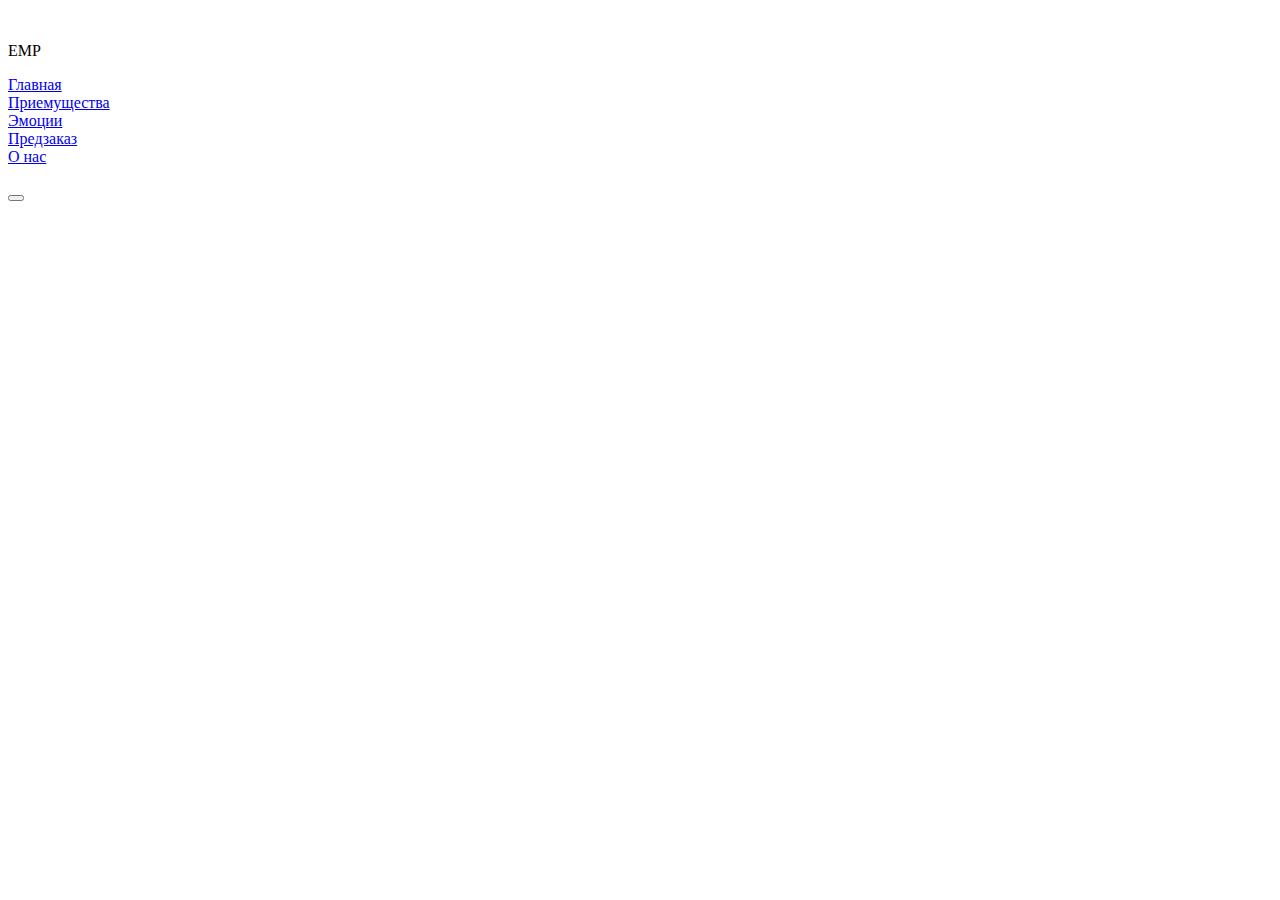
==== diplom.html @ 0e05fa31 "Я начал работу , сделал наброски Html верхний части экрана" ====
<!DOCTYPE html>
<html>
    <head>
		<meta charset="utf-8">
		<title>Tdsd</title>
		<link rel="stylesheet" href="diplom.css">
		<link rel="preconnect" href="https://fonts.googleapis.com">
		<link rel="preconnect" href="https://fonts.gstatic.com" crossorigin>
		<link href="https://fonts.googleapis.com/css2?family=Ubuntu:ital,wght@0,300;0,400;0,500;0,700;1,300;1,400;1,500;1,700&display=swap" rel="stylesheet">
		<link rel="preconnect" href="https://fonts.googleapis.com">
<link rel="preconnect" href="https://fonts.gstatic.com" crossorigin>
<link href="https://fonts.googleapis.com/css2?family=Roboto&display=swap" rel="stylesheet">
		
	</head>
	<body>
  <div class="header">
    <div class="header__logo">
        <img class="header__img" src="" alt="">
        <p class="header__logoname">EMP</p>
    </div>
    <div class="header__list">
          <li><a class="header__link" href="#">Главная</a></li>
        <li class="header__item"> 
            <a class="header__link" href="#">Приемущества</a>
            </li>
        <li class="header__item"> 
            <a class="header__link" href="#">Эмоции</a>
        </li>
        <li class="header__item"> 
            <a class="header__link" href="#">Предзаказ</a>
        </li>
        <li class="header__item"> 
            <a class="header__link" href="#">О нас</a>
        </li>
        <img class="header__menu" src="" alt="">
        </div>
  </div>
  <div class="emotionsflower">
    <div class="emotionsflower__block1">
        <div class="emotionsflower__text1"></div>
        <div class="emotionsflower__text2"></div>
        <button class="emotionsflower__button"></button>
    </div>
    <div class="emotionsflower__block2">
        <img class="emotionsflower__gorshok" src=""></img>
        <img class="emotionsflower__smile" src=""></img>
        <div class="emotionsflower__emotions">
            <img class="emotionsflower__happy" src=""></img>
            <img src="" alt="" class="emotionsflower__ugly">
            <img src="" alt="" class="emotionsflwower__normal">
            <img src="" alt="" class="emotionsflower__sad">
        </div>

    </div>
  </div>









    </body>
---- diplom.css ----
*,
*::after,
*::before{
	box-sizing: border-box;
	
}
ul {
	
	margin: 0;
	list-style: none;
}
li {
	padding-left: 0;
}
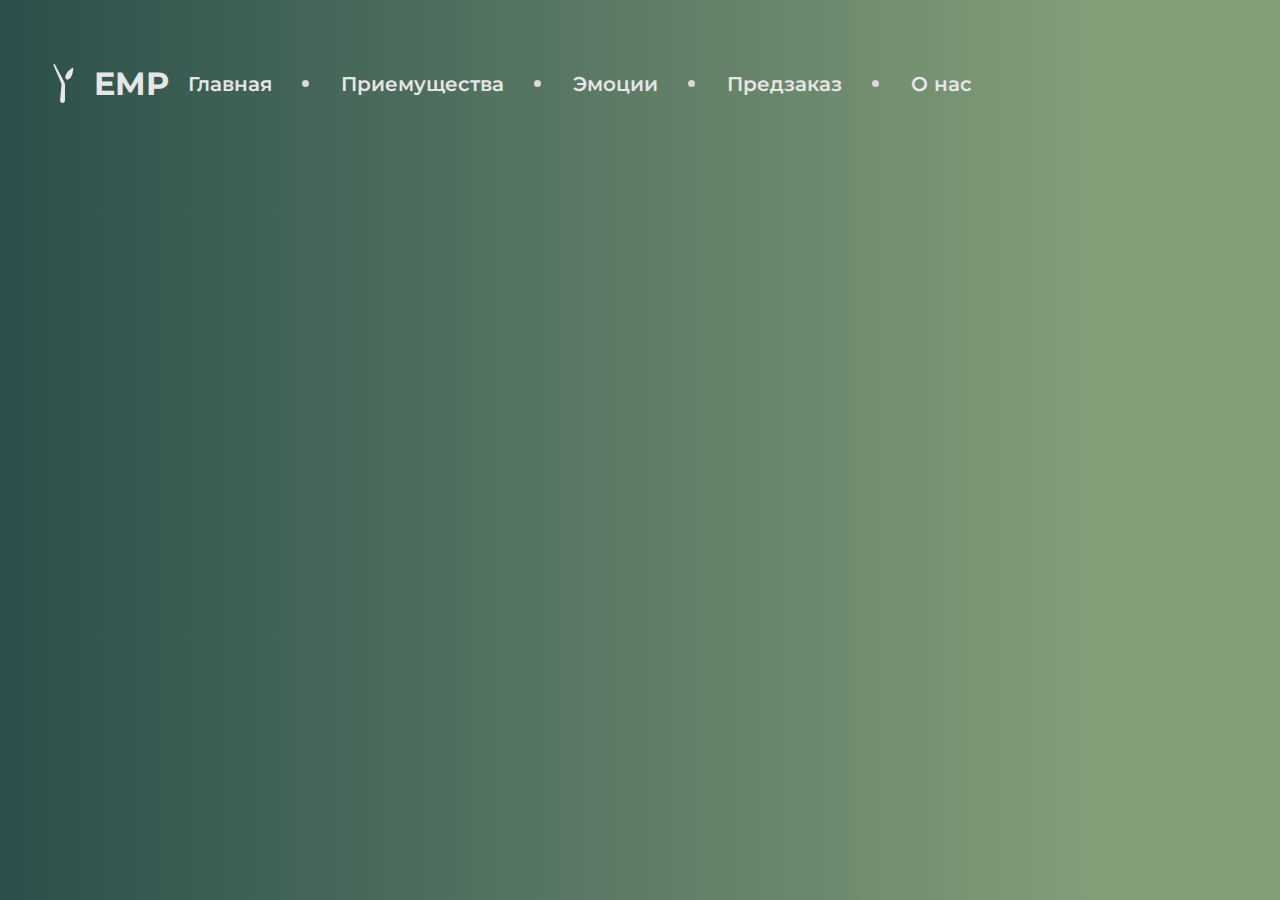
==== commit b5d88a29: "Сегодня был создан хедер без адаптива" ====
--- a/diplom.html
+++ b/diplom.html
@@ -10,36 +10,38 @@
 		<link rel="preconnect" href="https://fonts.googleapis.com">
 <link rel="preconnect" href="https://fonts.gstatic.com" crossorigin>
 <link href="https://fonts.googleapis.com/css2?family=Roboto&display=swap" rel="stylesheet">
+<link rel="preconnect" href="https://fonts.googleapis.com">
+<link rel="preconnect" href="https://fonts.gstatic.com" crossorigin>
+<link href="https://fonts.googleapis.com/css2?family=Montserrat:ital,wght@0,100..900;1,100..900&family=Roboto&display=swap" rel="stylesheet">
 		
 	</head>
 	<body>
   <div class="header">
     <div class="header__logo">
-        <img class="header__img" src="" alt="">
+        <img class="header__img" src="Rectangle 34656100.svg" alt="">
+        <img class="header__img2" src="Rectangle 34656101.svg" alt="">
         <p class="header__logoname">EMP</p>
     </div>
-    <div class="header__list">
-          <li><a class="header__link" href="#">Главная</a></li>
-        <li class="header__item"> 
-            <a class="header__link" href="#">Приемущества</a>
-            </li>
-        <li class="header__item"> 
-            <a class="header__link" href="#">Эмоции</a>
-        </li>
-        <li class="header__item"> 
-            <a class="header__link" href="#">Предзаказ</a>
-        </li>
-        <li class="header__item"> 
-            <a class="header__link" href="#">О нас</a>
-        </li>
-        <img class="header__menu" src="" alt="">
+    <div class="header__list">  
+        <ul>
+          <li class="header__item"><a class="header__link" href="#">Главная</a></li>
+            <img src="Rectangle 34656106.svg" alt="" class="header__krug">
+        <li class="header__item"><a class="header__link" href="#">Приемущества</a></li>
+        <img src="Rectangle 34656106.svg" alt="" class="header__krug">
+        <li class="header__item"><a class="header__link" href="#">Эмоции</a></li>
+        <img src="Rectangle 34656106.svg" alt="" class="header__krug">
+        <li class="header__item"><a class="header__link" href="#">Предзаказ</a></li>
+        <img src="Rectangle 34656106.svg" alt="" class="header__krug">
+        <li class="header__item"><a class="header__link" href="#">О нас</a></li>
+        
+    </ul>
         </div>
   </div>
   <div class="emotionsflower">
     <div class="emotionsflower__block1">
         <div class="emotionsflower__text1"></div>
         <div class="emotionsflower__text2"></div>
-        <button class="emotionsflower__button"></button>
+        <buts class="emotionsflower__button"></button>
     </div>
     <div class="emotionsflower__block2">
         <img class="emotionsflower__gorshok" src=""></img>
--- a/diplom.css
+++ b/diplom.css
@@ -5,10 +5,93 @@
 	
 }
 ul {
-	
+	display: flex;	
+flex-direction: row;
+align-items: center;
+	list-style-type: none;
+	padding-left: 0;
 	margin: 0;
 	list-style: none;
 }
 li {
+	list-style-type: none;
 	padding-left: 0;
 }
+span {
+	text-decoration: none;
+	color: #E6E6E6;
+	font-family: 'Roboto';
+}
+a {
+	text-decoration: none;
+	color: #E6E6E6;
+}
+body {
+background: linear-gradient(90deg, #2B4F4B 0%, #849D79 86.04%);
+
+}
+.header {
+	margin: 64px auto;
+max-width: 1440px;
+
+display: flex;
+justify-content: space-between;
+ align-items: center;
+
+}
+.header__logo {
+	
+	width: 27px;
+	height: 39px;
+	margin-left: 45px;
+	display: flex;	
+flex-direction: row;
+align-items: center;
+}
+.header_img{
+	align-items: center;
+
+position: absolute;
+width: 12px;
+height: 39px;
+left: 45px;
+top: 43px;
+}
+.header__img2{
+	align-items: center;
+display: flex;
+width: 12.07px;
+height: 12.07px;
+margin-bottom: 20px;
+
+}
+.header__list {
+	margin-right: 300px;
+	align-items: center;
+	display: flex;	
+flex-direction: row;
+align-items: center;
+}
+.header__logoname {
+font-style: normal;
+font-weight: 700;
+line-height: 39px;
+font-family: "Montserrat";
+font-size: 32px;
+color: #E6E6E6;
+margin-left: 20px;
+}
+.header__link {
+	align-items: center;
+font-weight: 600;
+font-size: 20px;
+line-height: 24px;
+display: flex;
+font-family: "Montserrat";
+color: #E6E6E6;
+font-size: 20px;
+margin-left: 32px;
+}
+.header__krug {
+	margin-left: 30px;
+}
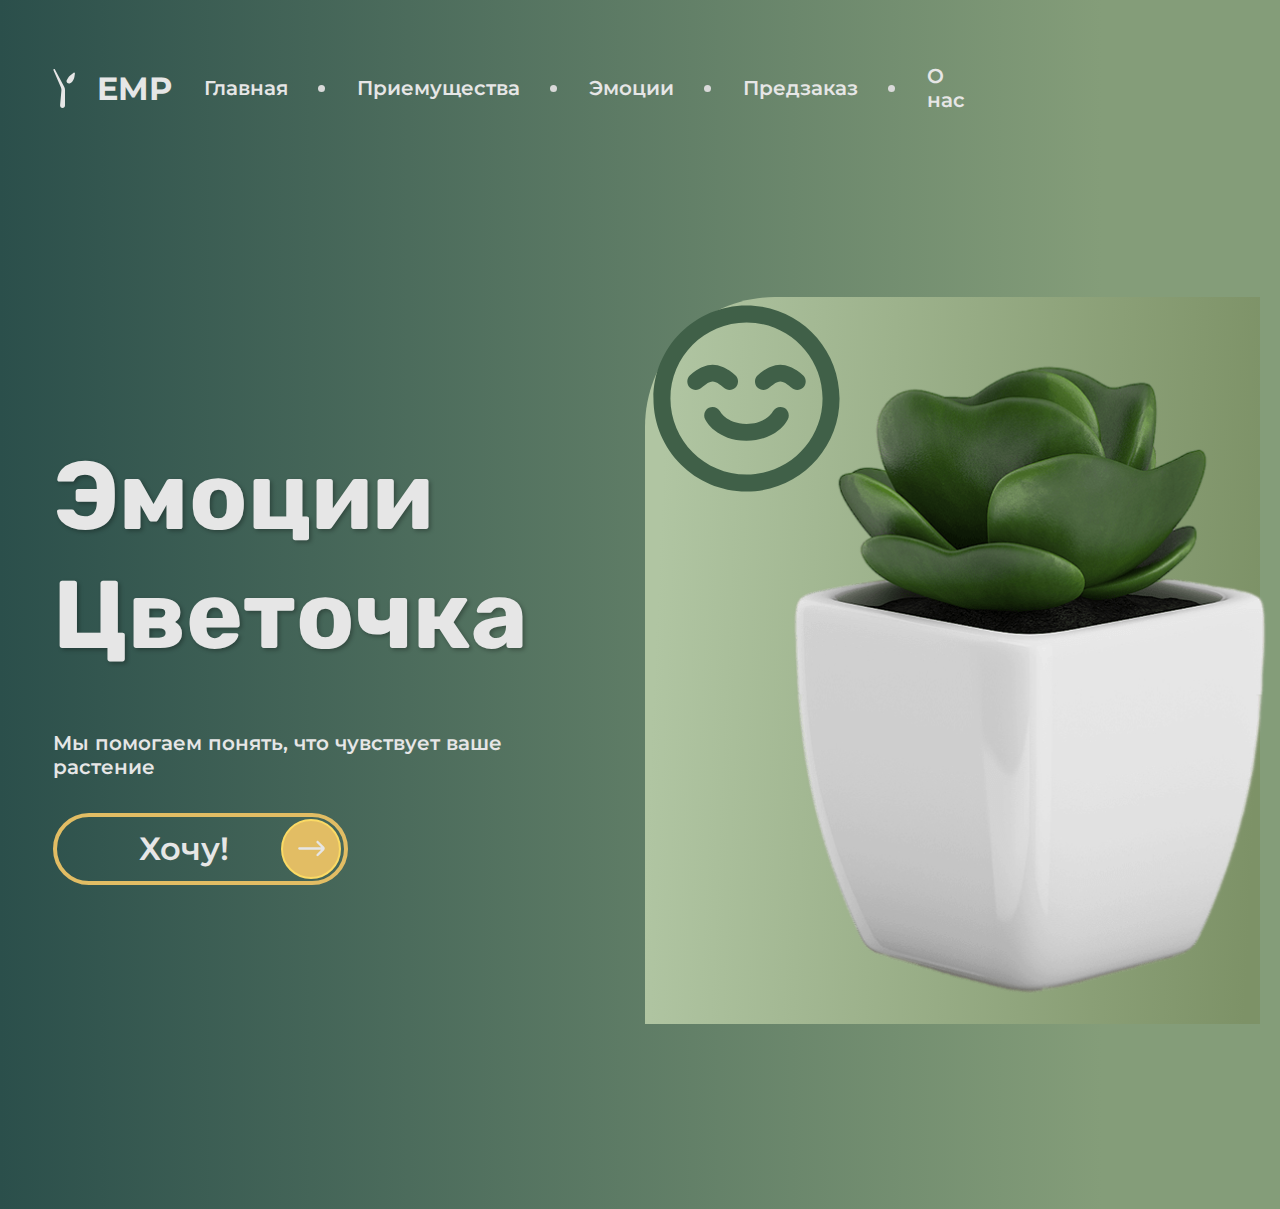
==== commit 122f2e02: "Сделана кнопка" ====
--- a/diplom.html
+++ b/diplom.html
@@ -1,31 +1,43 @@
 <!DOCTYPE html>
 <html>
-    <head>
-		<meta charset="utf-8">
-		<title>Tdsd</title>
-		<link rel="stylesheet" href="diplom.css">
-		<link rel="preconnect" href="https://fonts.googleapis.com">
-		<link rel="preconnect" href="https://fonts.gstatic.com" crossorigin>
-		<link href="https://fonts.googleapis.com/css2?family=Ubuntu:ital,wght@0,300;0,400;0,500;0,700;1,300;1,400;1,500;1,700&display=swap" rel="stylesheet">
-		<link rel="preconnect" href="https://fonts.googleapis.com">
-<link rel="preconnect" href="https://fonts.gstatic.com" crossorigin>
-<link href="https://fonts.googleapis.com/css2?family=Roboto&display=swap" rel="stylesheet">
-<link rel="preconnect" href="https://fonts.googleapis.com">
-<link rel="preconnect" href="https://fonts.gstatic.com" crossorigin>
-<link href="https://fonts.googleapis.com/css2?family=Montserrat:ital,wght@0,100..900;1,100..900&family=Roboto&display=swap" rel="stylesheet">
-		
-	</head>
-	<body>
-  <div class="header">
+
+<head>
+  <meta charset="utf-8">
+  <title>Tdsd</title>
+  <link rel="stylesheet" href="diplom.css">
+  <link rel="preconnect" href="https://fonts.googleapis.com">
+  <link rel="preconnect" href="https://fonts.gstatic.com" crossorigin>
+  <link
+    href="https://fonts.googleapis.com/css2?family=Ubuntu:ital,wght@0,300;0,400;0,500;0,700;1,300;1,400;1,500;1,700&display=swap"
+    rel="stylesheet">
+  <link rel="preconnect" href="https://fonts.googleapis.com">
+  <link rel="preconnect" href="https://fonts.googleapis.com">
+  <link rel="preconnect" href="https://fonts.gstatic.com" crossorigin>
+  <link href="https://fonts.googleapis.com/css2?family=Rubik:ital,wght@0,300..900;1,300..900&display=swap"
+    rel="stylesheet">
+  <link rel="preconnect" href="https://fonts.gstatic.com" crossorigin>
+  <link href="https://fonts.googleapis.com/css2?family=Roboto&display=swap" rel="stylesheet">
+  <link rel="preconnect" href="https://fonts.googleapis.com">
+  <link rel="preconnect" href="https://fonts.gstatic.com" crossorigin>
+  <link
+    href="https://fonts.googleapis.com/css2?family=Montserrat:ital,wght@0,100..900;1,100..900&family=Roboto&display=swap"
+    rel="stylesheet">
+
+</head>
+
+<body>
+  <header class="header">
     <div class="header__logo">
-        <img class="header__img" src="Rectangle 34656100.svg" alt="">
-        <img class="header__img2" src="Rectangle 34656101.svg" alt="">
-        <p class="header__logoname">EMP</p>
+      <img class="header__img" src="Rectangle 34656100.svg" alt="">
+      <img class="header__img2" src="Rectangle 34656101.svg" alt="">
+      <p class="header__logoname">EMP</p>
     </div>
-    <div class="header__list">  
-        <ul>
-          <li class="header__item"><a class="header__link" href="#">Главная</a></li>
-            <img src="Rectangle 34656106.svg" alt="" class="header__krug">
+    <div class="header__list">
+      <ul>
+        <li class="header__item">
+          <a class="header__link" href="#">Главная</a>
+        </li>
+        <img src="Rectangle 34656106.svg" alt="" class="header__krug">
         <li class="header__item"><a class="header__link" href="#">Приемущества</a></li>
         <img src="Rectangle 34656106.svg" alt="" class="header__krug">
         <li class="header__item"><a class="header__link" href="#">Эмоции</a></li>
@@ -33,28 +45,36 @@
         <li class="header__item"><a class="header__link" href="#">Предзаказ</a></li>
         <img src="Rectangle 34656106.svg" alt="" class="header__krug">
         <li class="header__item"><a class="header__link" href="#">О нас</a></li>
-        
-    </ul>
-        </div>
-  </div>
+      </ul>
+    </div>
+  </header>
   <div class="emotionsflower">
     <div class="emotionsflower__block1">
-        <div class="emotionsflower__text1"></div>
-        <div class="emotionsflower__text2"></div>
-        <buts class="emotionsflower__button"></button>
+      <div class="emotionsflower__text1">Эмоции Цветочка</div>
+      <div class="emotionsflower__text2">Мы помогаем понять, что чувствует ваше растение</div>
+      <div class="emotionsflower__button">
+        <p class="emotionsflower__button-text">Хочу!</p>
+        <div class="emotionsflower__button-ball">
+          <svg xmlns="http://www.w3.org/2000/svg" width="60" height="60" viewBox="0 0 60 60" fill="none">
+            <rect x="1" y="1" width="58" height="58" rx="29" fill="#E2BD64" stroke="#FBDA64" stroke-width="2"/>
+            <path d="M35.7143 35.1405C35.2424 35.6124 35.2424 36.3775 35.7143 36.8494C36.1862 37.3212 36.9512 37.3212 37.4231 36.8494L43.0607 31.2118C44.0045 30.268 44.0045 28.7378 43.0607 27.7941L37.4197 22.1531C36.9478 21.6812 36.1827 21.6812 35.7109 22.1531C35.239 22.625 35.239 23.39 35.7109 23.8619L40.1407 28.2917L18.4167 28.2917C17.7493 28.2917 17.2083 28.8327 17.2083 29.5C17.2083 30.1674 17.7493 30.7084 18.4167 30.7084L40.1464 30.7084L35.7143 35.1405Z" fill="#E6E6E6"/>
+          </svg>
+        </div>
+      </div>
     </div>
     <div class="emotionsflower__block2">
-        <img class="emotionsflower__gorshok" src=""></img>
-        <img class="emotionsflower__smile" src=""></img>
-        <div class="emotionsflower__emotions">
-            <img class="emotionsflower__happy" src=""></img>
-            <img src="" alt="" class="emotionsflower__ugly">
-            <img src="" alt="" class="emotionsflwower__normal">
-            <img src="" alt="" class="emotionsflower__sad">
-        </div>
+      <img class="emotionsflowe__background" src="Rectangle 34656090.svg">
+      <img class="emotionsflower__gorshok" src="24acopy_jpgbd21c290-b958-43da-8afb-00be844a2d1fDefaultHQ-transformed 1.svg">
+      <img class="emotionsflower__smile" src="emoji-pleased.svg">
+      <div class="emotionsflower__emotions">
+        <img class="emotionsflower__happy" src="">
+        <img src="" alt="" class="emotionsflower__angry">
+        <img src="" alt="" class="emotionsflwower__normal">
+        <img src="" alt="" class="emotionsflower__sad">
+      </div>
 
-    </div>
-  </div>
+    </img>
+  </img>
 
 
 
@@ -64,4 +84,4 @@
 
 
 
-    </body>+</body>--- a/diplom.css
+++ b/diplom.css
@@ -1,97 +1,196 @@
 *,
 *::after,
-*::before{
+*::before {
 	box-sizing: border-box;
-	
 }
+
 ul {
-	display: flex;	
-flex-direction: row;
-align-items: center;
+	display: flex;
+	flex-direction: row;
+	align-items: center;
 	list-style-type: none;
 	padding-left: 0;
 	margin: 0;
 	list-style: none;
 }
+
 li {
 	list-style-type: none;
 	padding-left: 0;
 }
+
 span {
 	text-decoration: none;
 	color: #E6E6E6;
 	font-family: 'Roboto';
 }
+
 a {
 	text-decoration: none;
 	color: #E6E6E6;
 }
+
 body {
-background: linear-gradient(90deg, #2B4F4B 0%, #849D79 86.04%);
+	background: linear-gradient(90deg, #2B4F4B 0%, #849D79 86.04%);
 
 }
+
 .header {
 	margin: 64px auto;
-max-width: 1440px;
-
-display: flex;
-justify-content: space-between;
- align-items: center;
+	max-width: 1440px;
+	display: flex;
+	justify-content: space-between;
+	align-items: center;
 
 }
+
 .header__logo {
-	
-	width: 27px;
 	height: 39px;
 	margin-left: 45px;
-	display: flex;	
-flex-direction: row;
-align-items: center;
+	display: flex;
+	flex-direction: row;
+	align-items: center;
 }
-.header_img{
+
+.header_img {
 	align-items: center;
 
-position: absolute;
-width: 12px;
-height: 39px;
-left: 45px;
-top: 43px;
+	position: absolute;
+	width: 12px;
+	height: 39px;
+	left: 45px;
+	top: 43px;
 }
-.header__img2{
+
+.header__img2 {
 	align-items: center;
-display: flex;
-width: 12.07px;
-height: 12.07px;
-margin-bottom: 20px;
+	display: flex;
+	width: 12.07px;
+	height: 12.07px;
+	margin-bottom: 20px;
 
 }
+
 .header__list {
 	margin-right: 300px;
 	align-items: center;
-	display: flex;	
-flex-direction: row;
-align-items: center;
+	display: flex;
+	flex-direction: row;
+	align-items: center;
 }
+
 .header__logoname {
-font-style: normal;
-font-weight: 700;
-line-height: 39px;
-font-family: "Montserrat";
-font-size: 32px;
-color: #E6E6E6;
-margin-left: 20px;
+	font-style: normal;
+	font-weight: 700;
+	line-height: 39px;
+	font-family: "Montserrat";
+	font-size: 32px;
+	color: #E6E6E6;
+	margin-left: 20px;
 }
+
 .header__link {
 	align-items: center;
-font-weight: 600;
-font-size: 20px;
-line-height: 24px;
-display: flex;
-font-family: "Montserrat";
-color: #E6E6E6;
-font-size: 20px;
-margin-left: 32px;
+	font-weight: 600;
+	font-size: 20px;
+	line-height: 24px;
+	display: flex;
+	font-family: "Montserrat";
+	color: #E6E6E6;
+	font-size: 20px;
+	margin-left: 32px;
 }
+
 .header__krug {
 	margin-left: 30px;
 }
+
+.emotionsflower {
+	margin: 185px auto;
+	display: flex;
+	justify-content: space-between;
+	align-items: center;
+	max-width: 1440px;
+
+
+}
+
+.emotionsflower__block1 {
+	margin-left: 45px;
+
+}
+
+.emotionsflower__text1 {
+	width: 505px;
+	height: 238px;
+	font-family: 'Rubik One';
+	font-style: normal;
+	font-weight: 400;
+	font-size: 96px;
+	line-height: 119px;
+	color: #E6E6E6;
+	font-family: "Rubik";
+	font-style: normal;
+	font-weight: bolder;
+	font-size: 96px;
+	line-height: 119px;
+	color: #E6E6E6;
+	text-shadow: 2px 2px 4px rgba(0 0 0 / 29%);
+}
+
+.emotionsflower__text2 {
+	width: 552px;
+	height: 24px;
+	margin-top: 56px;
+	font-family: 'Montserrat';
+	font-style: normal;
+	font-weight: 600;
+	font-size: 20px;
+	line-height: 24px;
+	color: #E6E6E6;
+}
+
+.emotionsflower__button {
+	margin-top: 58px;
+	display: flex;
+	width: 295px;
+	height: 72px;
+	align-items: center;
+	justify-content: center;
+	box-sizing: border-box;
+	width: 295px;
+	height: 72px;
+	border: 4px solid #E2BD64;
+	border-radius: 38px;
+	font-family: 'Montserrat';
+	font-style: normal;
+	font-weight: 600;
+	font-size: 32px;
+	line-height: 39px;
+	color: #E6E6E6;
+	position: relative;
+}
+
+.emotionsflower__button-text {
+	margin-right: 34px;
+}
+
+.emotionsflower__button-ball { 
+	display: flex;
+	align-items: center;
+	position: absolute;
+    right: 3px;
+}
+.emotionsflower__block2 {
+	display: flex;
+	position: relative;
+}
+.emotionsflower__background {
+	position: absolute;
+}
+.emotionsflower__gorshok{
+	position: absolute;
+}
+.emotionsflower__smile {
+	position: absolute;
+}
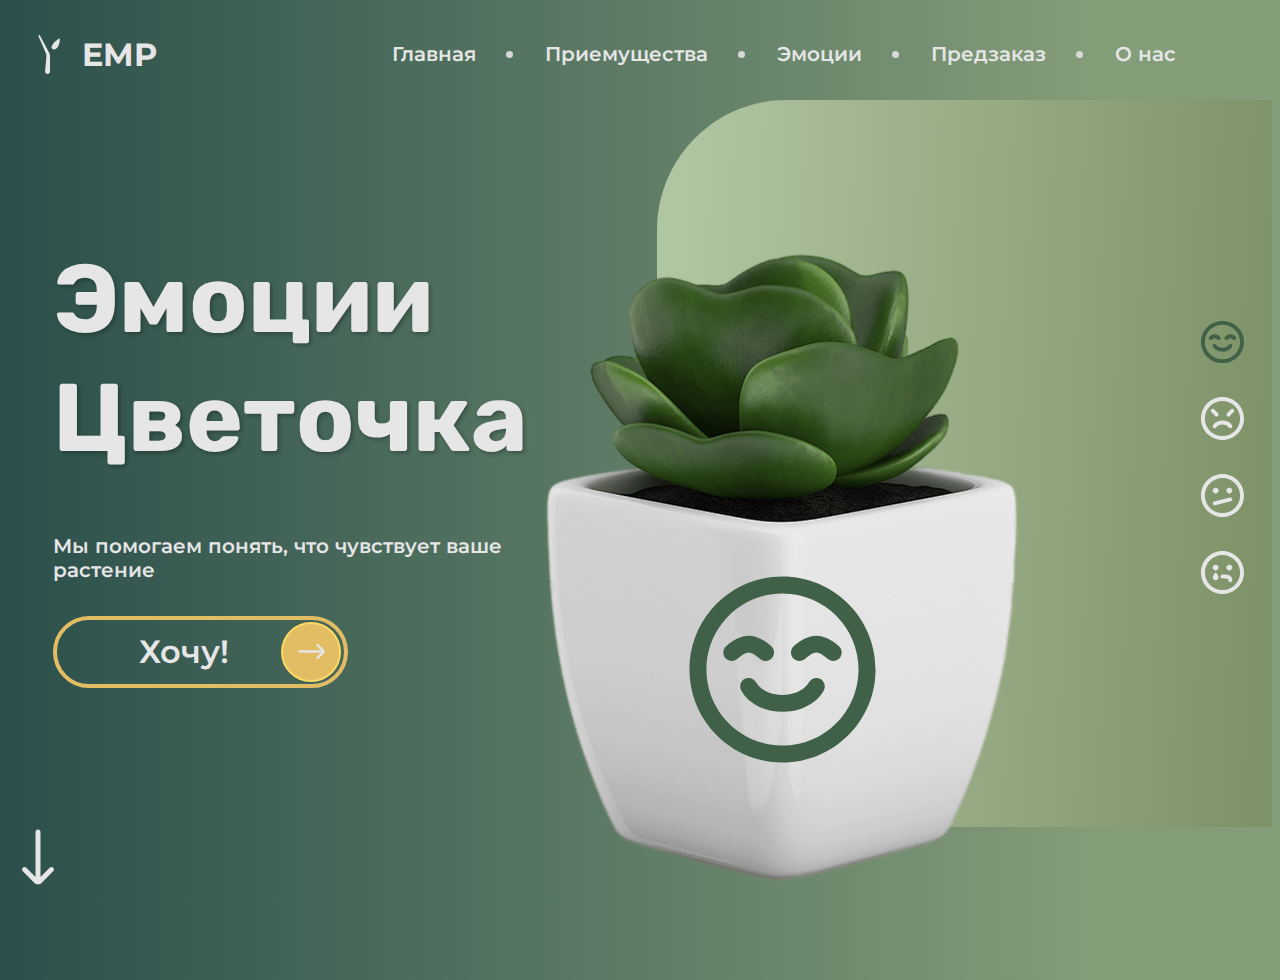
==== commit 1b2a18d4: "Сделан правильное позиции" ====
--- a/diplom.html
+++ b/diplom.html
@@ -56,25 +56,45 @@
         <p class="emotionsflower__button-text">Хочу!</p>
         <div class="emotionsflower__button-ball">
           <svg xmlns="http://www.w3.org/2000/svg" width="60" height="60" viewBox="0 0 60 60" fill="none">
-            <rect x="1" y="1" width="58" height="58" rx="29" fill="#E2BD64" stroke="#FBDA64" stroke-width="2"/>
-            <path d="M35.7143 35.1405C35.2424 35.6124 35.2424 36.3775 35.7143 36.8494C36.1862 37.3212 36.9512 37.3212 37.4231 36.8494L43.0607 31.2118C44.0045 30.268 44.0045 28.7378 43.0607 27.7941L37.4197 22.1531C36.9478 21.6812 36.1827 21.6812 35.7109 22.1531C35.239 22.625 35.239 23.39 35.7109 23.8619L40.1407 28.2917L18.4167 28.2917C17.7493 28.2917 17.2083 28.8327 17.2083 29.5C17.2083 30.1674 17.7493 30.7084 18.4167 30.7084L40.1464 30.7084L35.7143 35.1405Z" fill="#E6E6E6"/>
+            <rect x="1" y="1" width="58" height="58" rx="29" fill="#E2BD64" stroke="#FBDA64" stroke-width="2" />
+            <path
+              d="M35.7143 35.1405C35.2424 35.6124 35.2424 36.3775 35.7143 36.8494C36.1862 37.3212 36.9512 37.3212 37.4231 36.8494L43.0607 31.2118C44.0045 30.268 44.0045 28.7378 43.0607 27.7941L37.4197 22.1531C36.9478 21.6812 36.1827 21.6812 35.7109 22.1531C35.239 22.625 35.239 23.39 35.7109 23.8619L40.1407 28.2917L18.4167 28.2917C17.7493 28.2917 17.2083 28.8327 17.2083 29.5C17.2083 30.1674 17.7493 30.7084 18.4167 30.7084L40.1464 30.7084L35.7143 35.1405Z"
+              fill="#E6E6E6" />
           </svg>
         </div>
       </div>
     </div>
     <div class="emotionsflower__block2">
       <img class="emotionsflowe__background" src="Rectangle 34656090.svg">
-      <img class="emotionsflower__gorshok" src="24acopy_jpgbd21c290-b958-43da-8afb-00be844a2d1fDefaultHQ-transformed 1.svg">
+      <img class="emotionsflower__gorshok"
+        src="24acopy_jpgbd21c290-b958-43da-8afb-00be844a2d1fDefaultHQ-transformed 1.svg">
       <img class="emotionsflower__smile" src="emoji-pleased.svg">
       <div class="emotionsflower__emotions">
-        <img class="emotionsflower__happy" src="">
-        <img src="" alt="" class="emotionsflower__angry">
-        <img src="" alt="" class="emotionsflwower__normal">
-        <img src="" alt="" class="emotionsflower__sad">
+        <img class="emotionsflower__happy" src="emoji-pleased (1).svg">
+        <img src="emoji-angry.svg" alt="" class="emotionsflower__angry">
+        <img src="emoji-annoyed.svg" alt="" class="emotionsflwower__normal">
+        <img src="emoji-cry.svg" alt="" class="emotionsflower__sad">
       </div>
+    </div>
+  </div>
+  <div class="right-information">
+    <div class="right-information__arrow">
+      <img class="arrow-down" src="arrow-down.svg">
+    </div>
+    <div class="right-information__section">
+      <div class="right-information__section-left">
 
-    </img>
-  </img>
+      </div>
+      <div class="right-information__section-right">
+        <div class="right-information__section-right-top">
+          <div class="right-information__half-left"></div>
+          <div class="right-information__half-right"></div>
+        </div>
+        <div class="right-information__section-right-bottom"></div>
+      </div>
+    </div>
+  </div>
+
 
 
 
--- a/diplom.css
+++ b/diplom.css
@@ -36,18 +36,17 @@
 }
 
 .header {
-	margin: 64px auto;
+	height: 92px;
 	max-width: 1440px;
-	display: flex;
-	justify-content: space-between;
-	align-items: center;
-
+	gap: 203px;
+	display: flex;
+	align-items: center;
 }
 
 .header__logo {
 	height: 39px;
-	margin-left: 45px;
-	display: flex;
+	display: flex;
+	margin-left: 30px;
 	flex-direction: row;
 	align-items: center;
 }
@@ -72,11 +71,9 @@
 }
 
 .header__list {
-	margin-right: 300px;
 	align-items: center;
 	display: flex;
 	flex-direction: row;
-	align-items: center;
 }
 
 .header__logoname {
@@ -106,13 +103,10 @@
 }
 
 .emotionsflower {
-	margin: 185px auto;
 	display: flex;
 	justify-content: space-between;
 	align-items: center;
 	max-width: 1440px;
-
-
 }
 
 .emotionsflower__block1 {
@@ -175,22 +169,123 @@
 	margin-right: 34px;
 }
 
-.emotionsflower__button-ball { 
-	display: flex;
-	align-items: center;
-	position: absolute;
-    right: 3px;
-}
+.emotionsflower__button-ball {
+	display: flex;
+	align-items: center;
+	position: absolute;
+	right: 3px;
+}
+
 .emotionsflower__block2 {
 	display: flex;
 	position: relative;
 }
+
 .emotionsflower__background {
 	position: absolute;
-}
-.emotionsflower__gorshok{
-	position: absolute;
-}
+
+
+}
+
+.emotionsflower__gorshok {
+	position: absolute;
+	width: 795px;
+	height: 795px;
+	right: 80px;
+	top: 85px;
+
+}
+
 .emotionsflower__smile {
 	position: absolute;
-}
+	left: 3.86%;
+	right: 16.04%;
+	top: 64.44%;
+
+}
+
+.emotionsflower__emotions {
+	margin-left: 61px;
+	position: absolute;
+	display: flex;
+	flex-direction: column;
+	right: 4.24%;
+	top: 30.19%;
+	bottom: 91.88%;
+}
+
+.emotionsflower__happy {
+	margin-bottom: 30px;
+}
+
+.emotionsflower__angry {
+	margin-bottom: 30px;
+
+}
+
+.emotionsflwower__normal {
+	margin-bottom: 30px;
+}
+
+.infoemotions__background1 {
+	width: 341px;
+	height: 332px;
+	background: #E2BD64;
+	box-shadow: 0px 4px 8.1px rgba(0, 0, 0, 0.11);
+	border-radius: 77px 0px 0px 77px;
+}
+
+.infoemotions__block2 {
+	width: 1281px;
+	height: 166px;
+	background: #294030;
+	border-radius: 77px 0px 0px 77px;
+
+}
+
+.infoemotions__block3 {
+	width: 257px;
+	height: 166px;
+	background: linear-gradient(90deg, #839F6F 0%, #9BB989 100%);
+}
+
+.infoemotions__block4 {
+	width: 940px;
+	height: 166px;
+	background: #406048;
+	box-shadow: 0px 4px 8.1px rgba(0, 0, 0, 0.11);
+
+}
+
+.infoemotionts__2text1 {
+	font-family: 'Montserrat';
+	font-style: normal;
+	font-weight: 600;
+	font-size: 16px;
+	line-height: 20px;
+	color: #E6E6E6;
+}
+
+.infoemotionts__2text2 {
+	font-family: 'Montserrat';
+	font-style: normal;
+	font-weight: 600;
+	font-size: 16px;
+	line-height: 20px;
+	color: #E6E6E6;
+}
+
+.infoemotions__4text1 {
+	font-family: 'Montserrat';
+	font-style: normal;
+	font-weight: 700;
+	font-size: 32px;
+	line-height: 39px;
+
+	color: #E6E6E6;
+}
+
+.infoemotions__youtube {
+	width: 39px;
+	height: 39px;
+}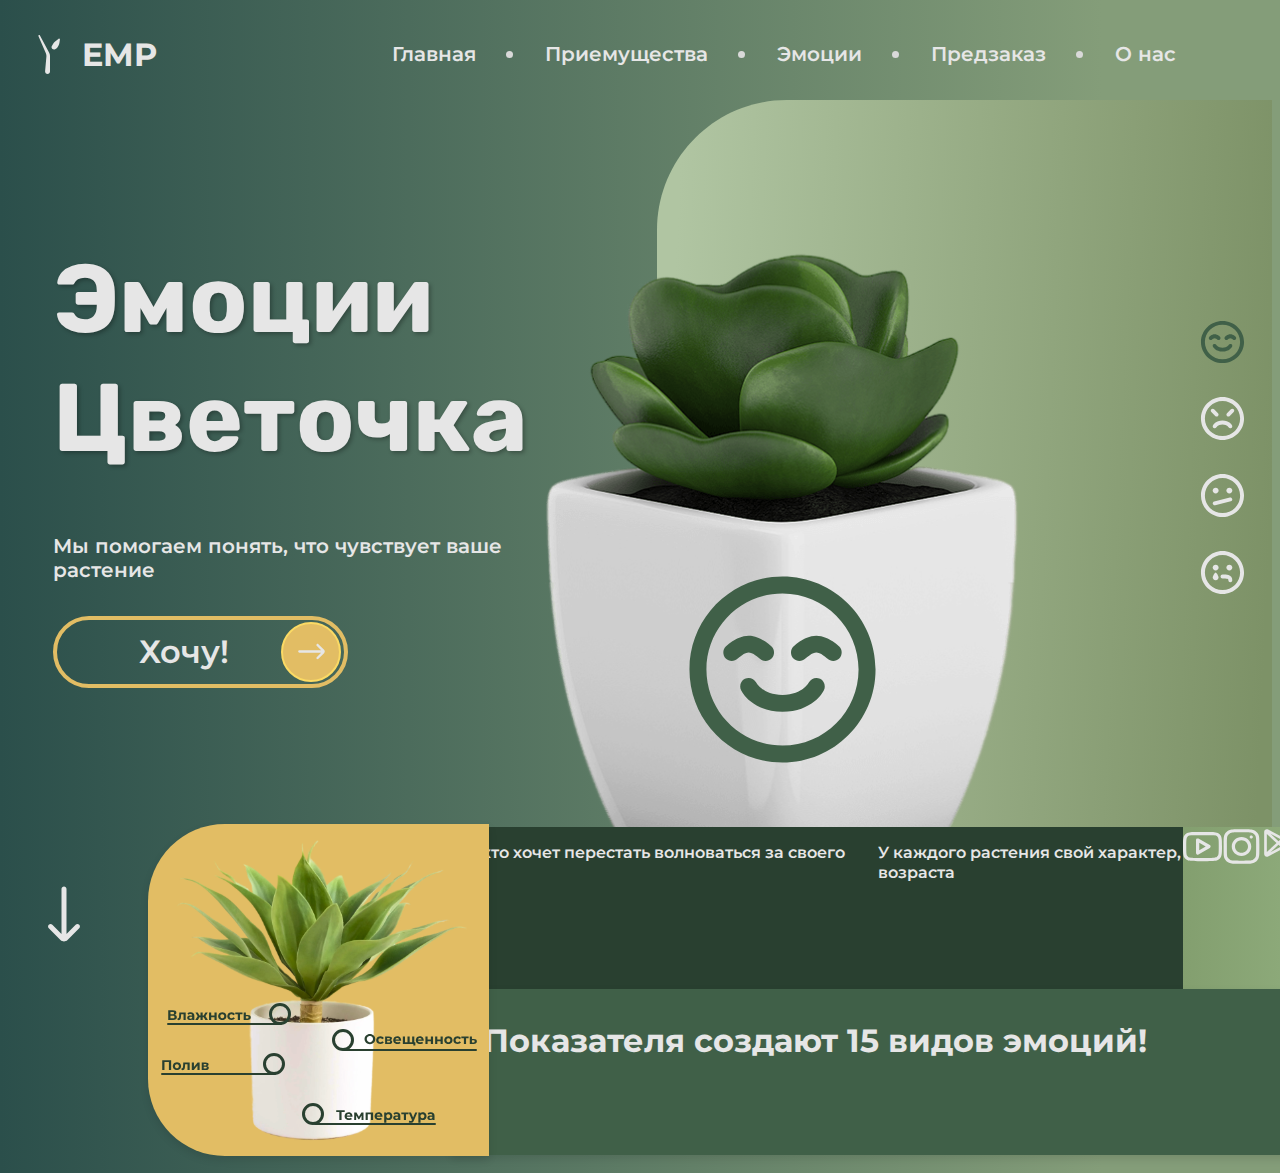
==== commit b1ee0c9f: "++" ====
--- a/diplom.html
+++ b/diplom.html
@@ -83,14 +83,27 @@
     </div>
     <div class="right-information__section">
       <div class="right-information__section-left">
-
+        <img src="58998_rosendahl_grand_cru_doniczka 3 1.svg" alt="" class="right-information__section-left-imggorshok">
+        <img src="Group 118.svg" alt="" class="right-information__section-left-vlaga">
+        <img src="Group 75 (1).svg" alt="" class="right-information__section-left-sun">
+        <img src="Group 76.svg" alt="" class="right-information__section-left-poliv">
+        <img src="Group 74.svg" alt="" class="right-information__section-left-temparute">
       </div>
       <div class="right-information__section-right">
         <div class="right-information__section-right-top">
-          <div class="right-information__half-left"></div>
-          <div class="right-information__half-right"></div>
+          <div class="right-information__half-left">
+            <p class="right-information__half-left-text1">Для тех, кто хочет перестать волноваться за своего питомца</p>
+            <p class="right-information__half-left-text2">У каждого растения свой характер, который зависит от вида и возраста</p>
+          </div>
+          <div class="right-information__half-right">
+            <img src="youtube.svg" alt="" class="right-information__half-right-youtube">
+            <img src="instagram.svg" alt="" class="right-information__half-right-insta">
+            <img src="google-play.svg" alt="" class="right-information__half-right-google">
+          </div>
         </div>
-        <div class="right-information__section-right-bottom"></div>
+        <div class="right-information__section-right-bottom">
+          <p class="right-information__section-right-bottom-text">4 Показателя создают 15 видов эмоций!</p>
+        </div>
       </div>
     </div>
   </div>
--- a/diplom.css
+++ b/diplom.css
@@ -226,66 +226,154 @@
 .emotionsflwower__normal {
 	margin-bottom: 30px;
 }
-
-.infoemotions__background1 {
+.right-information{
+	display: flex;
+	width: 1281px;
+	height: 338px;
+}
+.right-information__section{
+	display: flex;
+	position: relative;
+}
+.right-information__section-left{
+	display: flex;
+	z-index: 1;
+	position: relative;
+    top: -1%;
+    left: 5.8%;
 	width: 341px;
 	height: 332px;
 	background: #E2BD64;
 	box-shadow: 0px 4px 8.1px rgba(0, 0, 0, 0.11);
 	border-radius: 77px 0px 0px 77px;
-}
-
-.infoemotions__block2 {
-	width: 1281px;
+
+}
+.right-information__section-right{
+	display: flex;
+	position: relative;
+	
+}
+.right-information__half-left {
+	display: flex;
+	top: -1%;
+    left: -19.4%;
+	width: 1030px;
 	height: 166px;
 	background: #294030;
 	border-radius: 77px 0px 0px 77px;
-
-}
-
-.infoemotions__block3 {
+}
+.right-information__half-right {
+	top: 0;
+    left: 75.18%;
+   display: flex;
+   position: absolute;
 	width: 257px;
 	height: 166px;
 	background: linear-gradient(90deg, #839F6F 0%, #9BB989 100%);
 }
-
-.infoemotions__block4 {
-	width: 940px;
-	height: 166px;
-	background: #406048;
-	box-shadow: 0px 4px 8.1px rgba(0, 0, 0, 0.11);
-
-}
-
-.infoemotionts__2text1 {
+.right-information__section-right-bottom {
+	position: absolute;
+    top: 48%;
+    display: flex;
+    left: 4.15%;
+    width: 988px;
+    height: 166px;
+    background: #406048;
+    box-shadow: 0px 4px 8.1px rgba(0, 0, 0, 0.11);
+}
+.right-information__section-left-imggorshok{
+	display: flex;
+	top: 0%;
+	left: 0%;
+}
+.right-information__arrow {
+	display: flex;
+    position: relative;
+    width: 60px;
+    top: 17%;
+    height: 60px;
+    left: 2%;
+}
+.right-information__section-left-vlaga {
+	display: flex;
+    position: relative;
+    width: 124px;
+    height: 22px;
+    left: -88%;
+    top: 54%;
+}
+.right-information__section-left-sun {
+	display: flex;
+    position: relative;
+    width: 146px;
+    height: 22px;
+    left: -76%;
+    top: 62%;
+}
+.right-information__section-left-poliv {
+	display: flex;
+    position: relative;
+    width: 124px;
+    height: 22px;
+    left: -169%;
+    top: 69%;
+}
+.right-information__section-left-temparute {
+    display: flex;
+    position: relative;
+    width: 134px;
+    height: 22px;
+    left: -164%;
+    top: 84%;
+}
+
+.right-information__half-left-text1 {
+font-family: 'Montserrat';
+font-style: normal;
+font-weight: 600;
+font-size: 16px;
+line-height: 20px;
+
+color: #E6E6E6;
+}
+.right-information__half-left-text2 {
 	font-family: 'Montserrat';
 	font-style: normal;
 	font-weight: 600;
 	font-size: 16px;
 	line-height: 20px;
-	color: #E6E6E6;
-}
-
-.infoemotionts__2text2 {
-	font-family: 'Montserrat';
-	font-style: normal;
-	font-weight: 600;
-	font-size: 16px;
-	line-height: 20px;
-	color: #E6E6E6;
-}
-
-.infoemotions__4text1 {
-	font-family: 'Montserrat';
-	font-style: normal;
-	font-weight: 700;
-	font-size: 32px;
-	line-height: 39px;
-
-	color: #E6E6E6;
-}
-
-.infoemotions__youtube {
-	width: 39px;
-	height: 39px;
-}+	
+	color: #E6E6E6;
+	}
+	.right-information__section-right-bottom-text {
+
+font-family: 'Montserrat';
+font-style: normal;
+font-weight: 700;
+font-size: 32px;
+line-height: 39px;
+
+color: #E6E6E6;
+
+
+	}
+.right-information__half-right-youtube {
+	display: flex;
+    position: relative;
+    width: 39px;
+    height: 39px;
+}
+.right-information__half-right-google {
+	display: flex;
+    position: relative;
+    width: 33px;
+    height: 32px;
+}
+.right-information__half-right-insta {
+	display: flex;
+    position: relative;
+    width: 39px;
+    height: 39px;
+}
+
+
